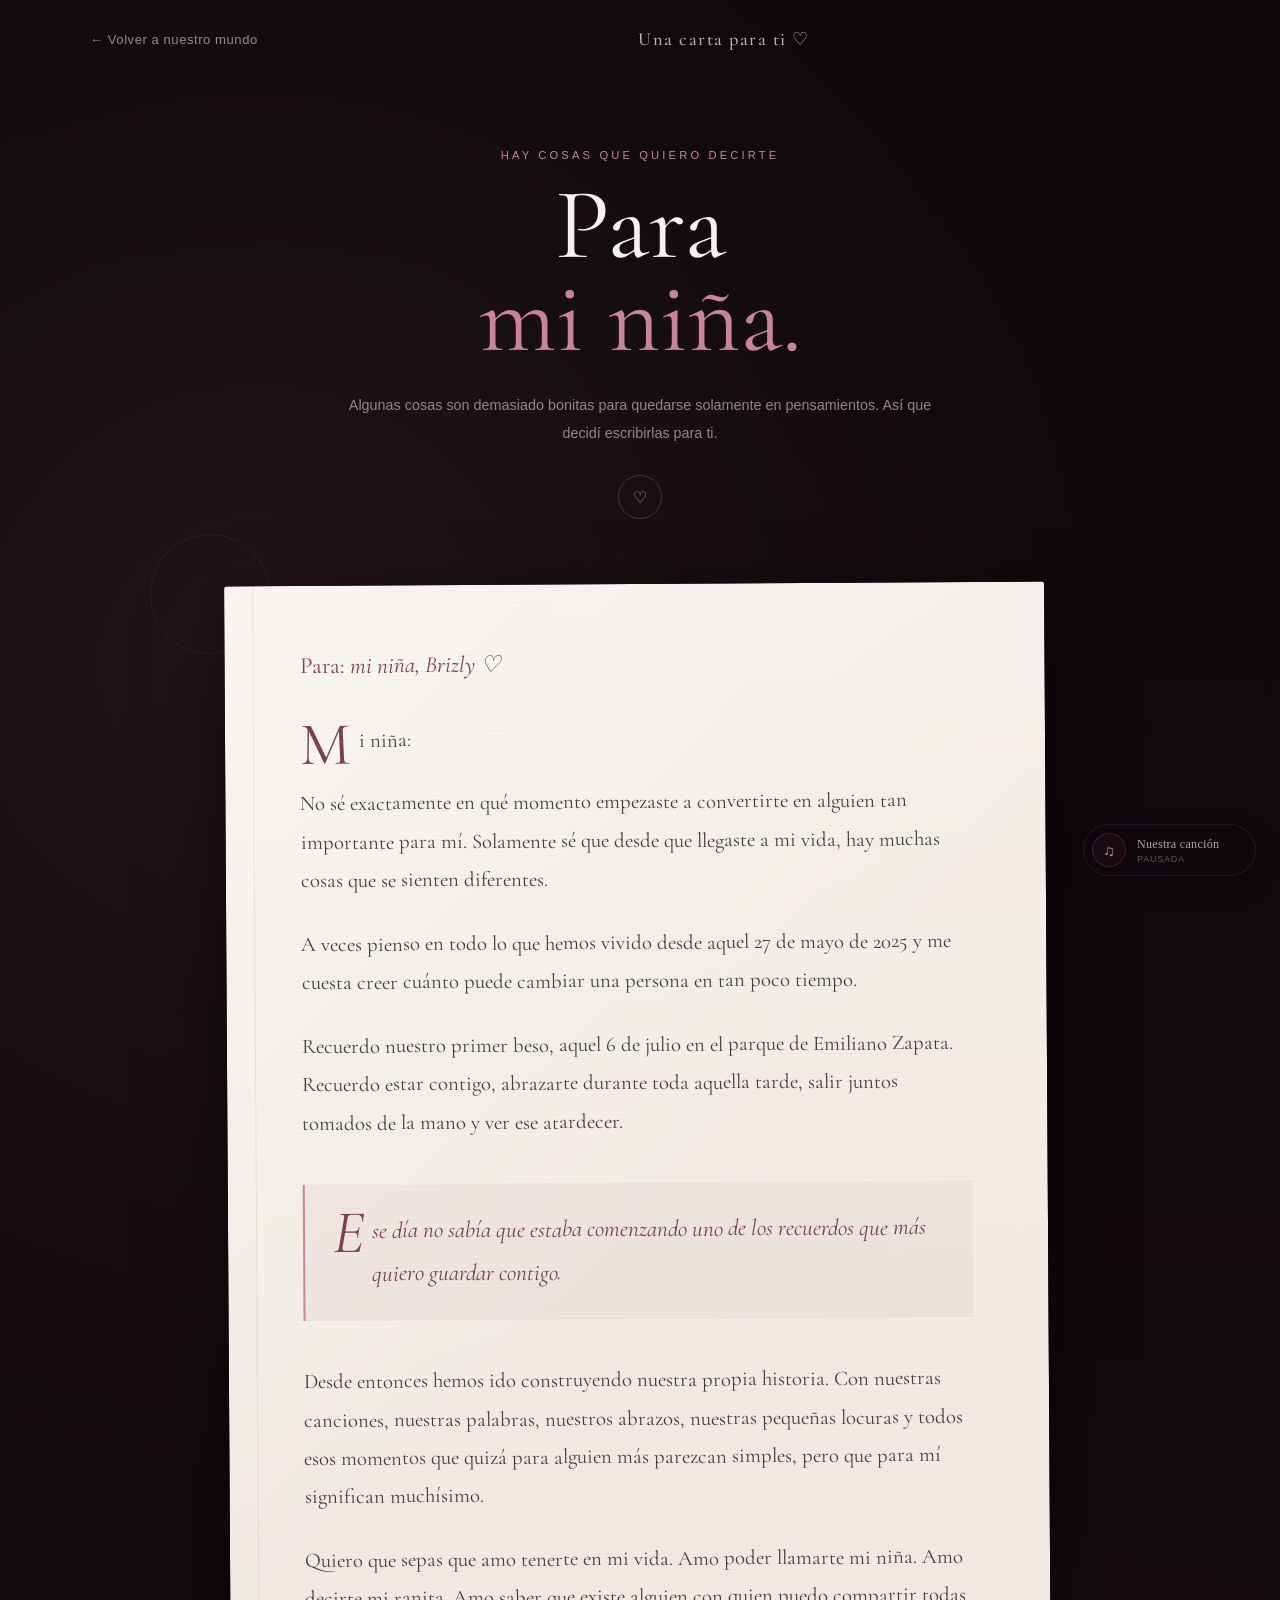
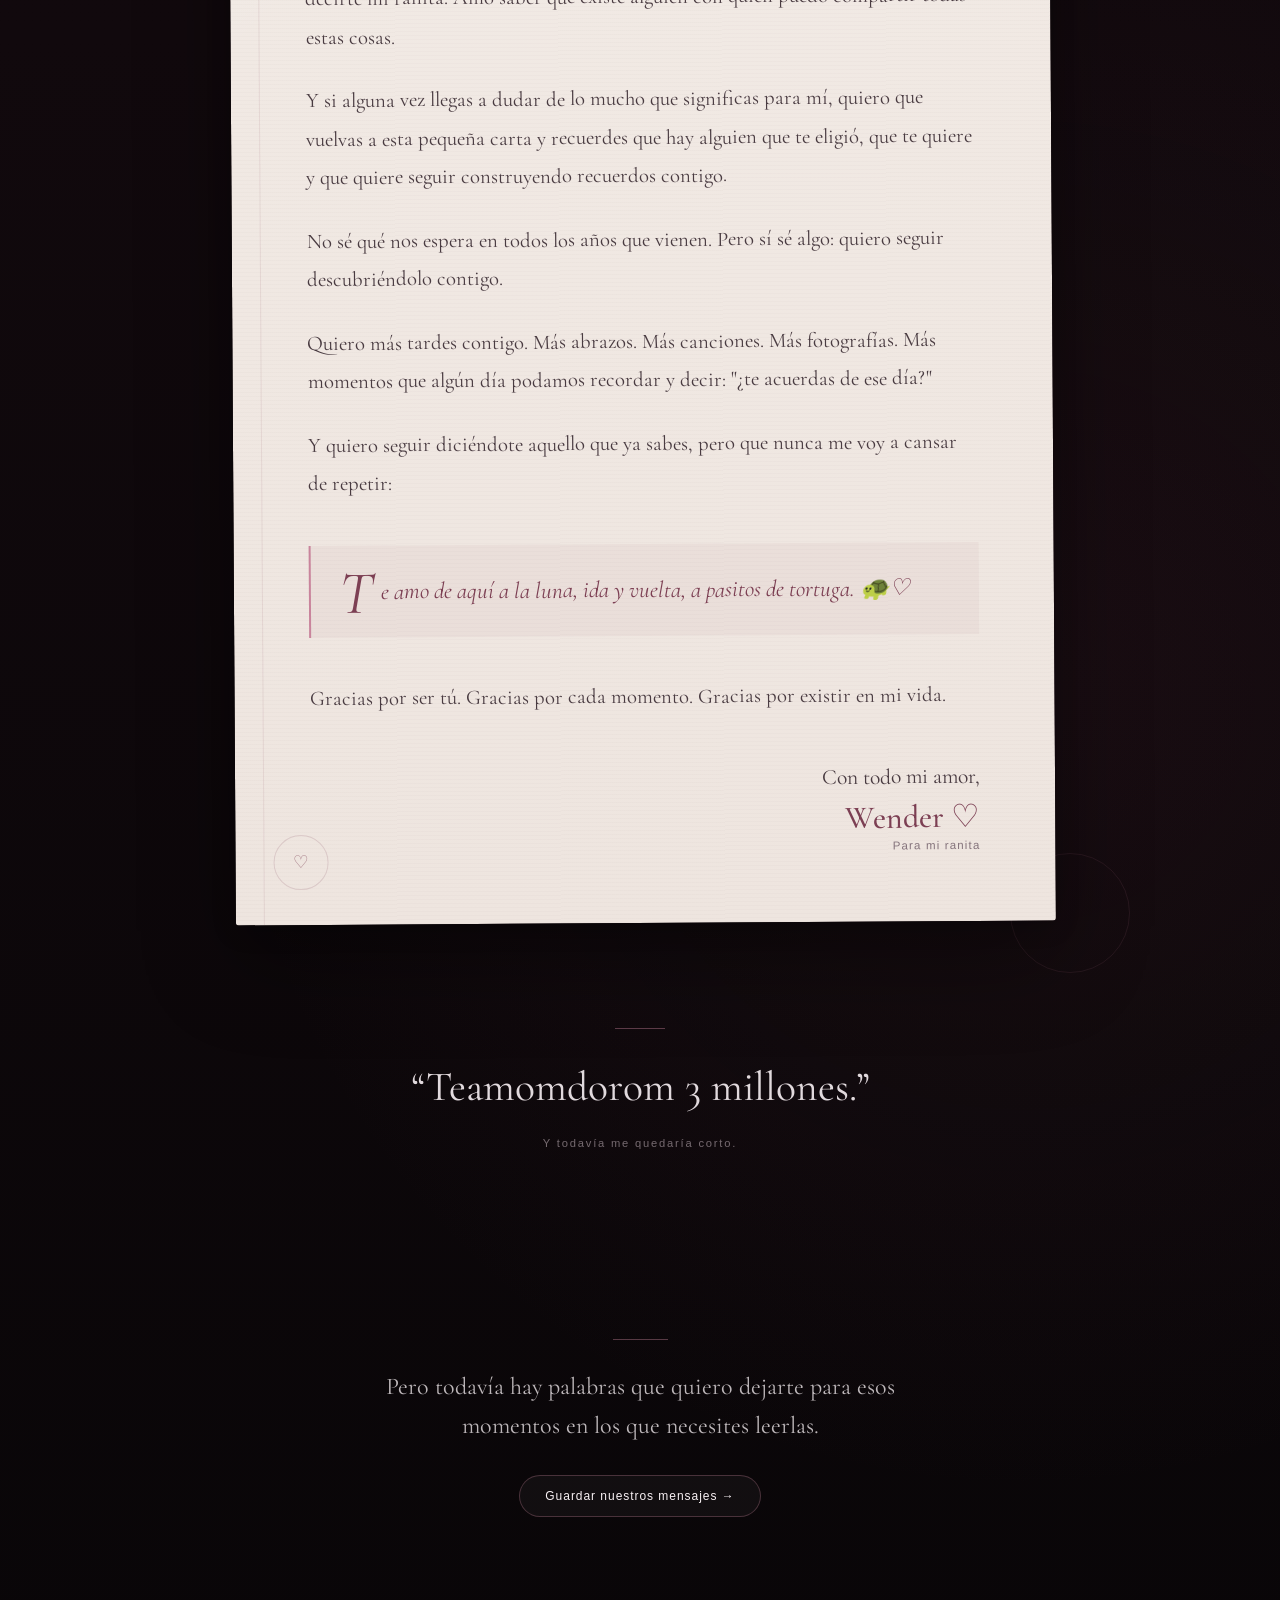
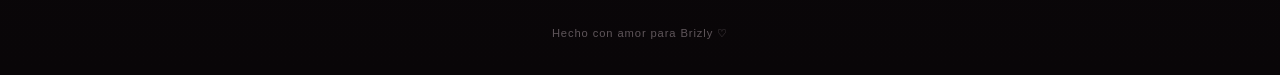
==== pages/carta.html @ 395d3259 "Add files via upload" ====
<!DOCTYPE html>

<html lang="es">

<head>

    <meta charset="UTF-8">

    <meta
        name="viewport"
        content="width=device-width, initial-scale=1.0"
    >

    <title>Una carta para ti | Brizly ♡</title>


    <!-- =====================================================
         FUENTES
         ===================================================== -->

    <link
        rel="preconnect"
        href="https://fonts.googleapis.com"
    >

    <link
        rel="preconnect"
        href="https://fonts.gstatic.com"
        crossorigin
    >

    <link
        href="https://fonts.googleapis.com/css2?family=Cormorant+Garamond:wght@300;400;500;600&family=Montserrat:wght@300;400;500&display=swap"
        rel="stylesheet"
    >


    <!-- =====================================================
         CSS
         ===================================================== -->

    <link
        rel="stylesheet"
        href="../css/style.css"
    >

    <link
        rel="stylesheet"
        href="../css/carta.css"
    >

</head>


<body>


    <main class="carta-page">


        <!-- =================================================
             HEADER
             ================================================= -->

        <header class="carta-header">

            <a
                href="../index.html#menu"
                class="carta-back"
            >
                ← Volver a nuestro mundo
            </a>

            <div class="carta-header-title">
                Una carta para ti ♡
            </div>

            <div></div>

        </header>



        <!-- =================================================
             HERO
             ================================================= -->

        <section class="carta-hero">

            <div class="carta-label">
                Hay cosas que quiero decirte
            </div>

            <h1>
                Para<br>
                <span>mi niña.</span>
            </h1>

            <p>
                Algunas cosas son demasiado bonitas
                para quedarse solamente en pensamientos.
                Así que decidí escribirlas para ti.
            </p>

            <div class="carta-symbol">
                ♡
            </div>

        </section>



        <!-- =================================================
             CARTA
             ================================================= -->

        <section class="carta-wrapper">

            <div class="carta-decoration one"></div>

            <div class="carta-decoration two"></div>


            <article class="carta-paper">


                <!-- DESTINATARIA -->

                <div class="carta-to">

                    Para:

                    <span>
                        mi niña, Brizly ♡
                    </span>

                </div>



                <!-- CUERPO -->

                <div class="carta-body">


                    <p>
                        Mi niña:
                    </p>


                    <p>
                        No sé exactamente en qué momento
                        empezaste a convertirte en alguien
                        tan importante para mí. Solamente sé
                        que desde que llegaste a mi vida,
                        hay muchas cosas que se sienten
                        diferentes.
                    </p>


                    <p>
                        A veces pienso en todo lo que hemos
                        vivido desde aquel 27 de mayo de 2025
                        y me cuesta creer cuánto puede cambiar
                        una persona en tan poco tiempo.
                    </p>


                    <p>
                        Recuerdo nuestro primer beso, aquel
                        6 de julio en el parque de Emiliano
                        Zapata. Recuerdo estar contigo,
                        abrazarte durante toda aquella tarde,
                        salir juntos tomados de la mano y
                        ver ese atardecer.
                    </p>



                    <div class="carta-highlight">

                        <p>
                            Ese día no sabía que estaba
                            comenzando uno de los recuerdos
                            que más quiero guardar contigo.
                        </p>

                    </div>



                    <p>
                        Desde entonces hemos ido construyendo
                        nuestra propia historia. Con nuestras
                        canciones, nuestras palabras, nuestros
                        abrazos, nuestras pequeñas locuras y
                        todos esos momentos que quizá para
                        alguien más parezcan simples, pero
                        que para mí significan muchísimo.
                    </p>


                    <p>
                        Quiero que sepas que amo tenerte en mi
                        vida. Amo poder llamarte mi niña.
                        Amo decirte mi ranita. Amo saber que
                        existe alguien con quien puedo compartir
                        todas estas cosas.
                    </p>


                    <p>
                        Y si alguna vez llegas a dudar de lo
                        mucho que significas para mí, quiero
                        que vuelvas a esta pequeña carta y
                        recuerdes que hay alguien que te eligió,
                        que te quiere y que quiere seguir
                        construyendo recuerdos contigo.
                    </p>


                    <p>
                        No sé qué nos espera en todos los años
                        que vienen. Pero sí sé algo:
                        quiero seguir descubriéndolo contigo.
                    </p>


                    <p>
                        Quiero más tardes contigo.
                        Más abrazos.
                        Más canciones.
                        Más fotografías.
                        Más momentos que algún día podamos
                        recordar y decir:
                        "¿te acuerdas de ese día?"
                    </p>


                    <p>
                        Y quiero seguir diciéndote aquello que
                        ya sabes, pero que nunca me voy a cansar
                        de repetir:
                    </p>



                    <div class="carta-highlight">

                        <p>
                            Te amo de aquí a la luna,
                            ida y vuelta,
                            a pasitos de tortuga. 🐢♡
                        </p>

                    </div>



                    <p>
                        Gracias por ser tú.
                        Gracias por cada momento.
                        Gracias por existir en mi vida.
                    </p>


                </div>



                <!-- FIRMA -->

                <div class="carta-signature">

                    <p>
                        Con todo mi amor,
                    </p>

                    <strong>
                        Wender ♡
                    </strong>

                    <span>
                        Para mi ranita
                    </span>

                </div>



                <!-- SELLO -->

                <div class="carta-seal">
                    ♡
                </div>


            </article>

        </section>



        <!-- =================================================
             DESPUÉS DE LA CARTA
             ================================================= -->

        <section class="carta-after">

            <div class="carta-after-line"></div>

            <p>
                “Teamomdorom 3 millones.”
            </p>

            <span>
                Y todavía me quedaría corto.
            </span>

        </section>



        <!-- =================================================
             SIGUIENTE APARTADO
             ================================================= -->

        <section class="carta-next">

            <div class="carta-next-line"></div>

            <p>
                Pero todavía hay palabras que quiero
                dejarte para esos momentos en los que
                necesites leerlas.
            </p>

            <a
                href="mensajes.html"
                class="carta-next-button"
            >
                Guardar nuestros mensajes →
            </a>

        </section>



        <!-- =================================================
             FOOTER
             ================================================= -->

        <footer class="carta-footer">

            Hecho con amor para Brizly ♡

        </footer>


    </main>



    <!-- =========================================================
         REPRODUCTOR DE NUESTRA CANCIÓN
         ========================================================= -->

    <div class="love-music-player">

        <button
            type="button"
            class="music-toggle"
            id="music-toggle"
            aria-label="Reproducir nuestra canción"
        >
            ♫
        </button>


        <div class="music-player-info">

            <span class="music-player-label">
                Nuestra canción
            </span>


            <span
                class="music-player-status"
                id="music-status"
            >
                Pausada
            </span>

        </div>

    </div>



    <!-- =========================================================
         SCRIPTS
         ========================================================= -->

    <script src="../js/script.js"></script>

    <script src="../audio/player.js"></script>


</body>

</html>
---- css/style.css ----
/* =========================================================
   RESET
   ========================================================= */

* {
    margin: 0;
    padding: 0;
    box-sizing: border-box;
}


html {
    scroll-behavior: smooth;
}


body {
    min-height: 100vh;

    color: #f7edf1;
    background: #0c080d;

    font-family:
        "Segoe UI",
        Arial,
        sans-serif;

    overflow-x: hidden;
}


a {
    color: inherit;
}


button {
    font-family: inherit;
}


/* =========================================================
   PANTALLA DE BIENVENIDA
   ========================================================= */

.welcome-screen {

    position: fixed;

    inset: 0;

    z-index: 100;

    display: flex;

    align-items: center;
    justify-content: center;

    min-height: 100vh;

    overflow: hidden;

    background:
        radial-gradient(
            circle at 50% 42%,
            rgba(125, 49, 78, 0.22),
            transparent 38%
        ),
        radial-gradient(
            circle at 20% 80%,
            rgba(92, 45, 77, 0.13),
            transparent 32%
        ),
        #0c080d;

    transition:
        opacity 0.7s ease,
        visibility 0.7s ease;
}


.welcome-hidden {

    opacity: 0;

    visibility: hidden;

    pointer-events: none;
}


/* =========================================================
   BRILLOS DE FONDO
   ========================================================= */

.welcome-glow {

    position: absolute;

    border-radius: 50%;

    filter: blur(70px);

    pointer-events: none;

    opacity: 0.25;
}


.welcome-glow-one {

    width: 240px;
    height: 240px;

    top: 12%;
    left: 8%;

    background: rgba(151, 63, 97, 0.20);
}


.welcome-glow-two {

    width: 280px;
    height: 280px;

    right: 5%;
    bottom: 8%;

    background: rgba(92, 48, 91, 0.18);
}


/* =========================================================
   ESTRELLAS
   ========================================================= */

.welcome-stars {

    position: absolute;

    inset: 0;

    pointer-events: none;
}


.welcome-stars span {

    position: absolute;

    color: rgba(255, 218, 230, 0.20);

    font-family: Georgia, serif;

    animation:
        welcomeStar 5s ease-in-out infinite;
}


.welcome-stars span:nth-child(1) {
    top: 18%;
    left: 18%;
    font-size: 0.8rem;
}


.welcome-stars span:nth-child(2) {
    top: 30%;
    left: 9%;
    font-size: 0.65rem;
    animation-delay: 0.7s;
}


.welcome-stars span:nth-child(3) {
    top: 15%;
    right: 17%;
    font-size: 1rem;
    animation-delay: 1.2s;
}


.welcome-stars span:nth-child(4) {
    top: 37%;
    right: 10%;
    font-size: 0.55rem;
    animation-delay: 1.8s;
}


.welcome-stars span:nth-child(5) {
    bottom: 24%;
    left: 13%;
    font-size: 0.8rem;
    animation-delay: 2.2s;
}


.welcome-stars span:nth-child(6) {
    bottom: 17%;
    left: 27%;
    font-size: 0.55rem;
    animation-delay: 2.8s;
}


.welcome-stars span:nth-child(7) {
    bottom: 21%;
    right: 18%;
    font-size: 0.9rem;
    animation-delay: 3.2s;
}


@keyframes welcomeStar {

    0%,
    100% {
        opacity: 0.18;
        transform: translateY(0);
    }

    50% {
        opacity: 0.55;
        transform: translateY(-5px);
    }

}


/* =========================================================
   CONTENIDO BIENVENIDA
   ========================================================= */

.welcome-content {

    position: relative;

    z-index: 3;

    width: min(620px, 88%);

    display: flex;

    flex-direction: column;

    align-items: center;

    justify-content: center;

    text-align: center;

    transform: translateY(-8px);
}


.welcome-small {

    margin-bottom: 9px;

    color: #c9829b;

    font-size: 0.64rem;

    text-transform: uppercase;

    letter-spacing: 0.27em;
}


.welcome-content h1 {

    margin: 0;

    color: #fff6f9;

    font-family:
        Georgia,
        "Times New Roman",
        serif;

    font-size:
        clamp(3.5rem, 8vw, 6rem);

    font-weight: 400;

    line-height: 0.9;

    letter-spacing: -0.045em;
}


.welcome-line {

    width: 38px;

    height: 1px;

    margin: 15px auto 13px;

    background:
        rgba(203, 123, 150, 0.75);
}


.welcome-ranita {

    color:
        rgba(255, 255, 255, 0.68);

    font-family:
        Georgia,
        serif;

    font-size: 0.9rem;

    line-height: 1;

    letter-spacing: 0.04em;
}


.welcome-description {

    max-width: 470px;

    margin: 17px auto 21px;

    color:
        rgba(255, 255, 255, 0.58);

    font-size: 0.9rem;

    line-height: 1.65;
}


/* =========================================================
   BOTÓN ENTRAR
   ========================================================= */

.enter-button {

    display: inline-flex;

    align-items: center;

    justify-content: center;

    min-height: 46px;

    padding: 0 25px;

    border:
        1px solid
        rgba(207, 130, 155, 0.45);

    border-radius: 30px;

    color: #f7e9ee;

    background:
        rgba(128, 62, 85, 0.16);

    text-decoration: none;

    font-size: 0.76rem;

    letter-spacing: 0.03em;

    cursor: pointer;

    transition:
        background 0.3s ease,
        border-color 0.3s ease,
        transform 0.3s ease,
        box-shadow 0.3s ease;
}


.enter-button:hover {

    background:
        rgba(145, 70, 96, 0.28);

    border-color:
        rgba(218, 142, 166, 0.70);

    transform:
        translateY(-2px);

    box-shadow:
        0 10px 30px
        rgba(119, 43, 72, 0.16);
}


/* =========================================================
   CORAZÓN DEBAJO DEL BOTÓN
   ========================================================= */

.welcome-heart {

    margin-top: 17px;

    color: #c87894;

    font-size: 1.15rem;

    animation:
        welcomeHeartPulse
        3s ease-in-out infinite;
}


@keyframes welcomeHeartPulse {

    0%,
    100% {
        opacity: 0.55;
        transform: scale(1);
    }

    50% {
        opacity: 1;
        transform: scale(1.08);
    }

}


/* =========================================================
   FLECHAS HACIA EL BOTÓN SECRETO
   ========================================================= */

.hidden-button-guide {

    position: relative;

    width: 55px;

    height: 52px;

    margin-top: 4px;

    display: flex;

    flex-direction: column;

    align-items: center;

    justify-content: flex-start;

    pointer-events: none;
}


.guide-arrow {

    display: block;

    height: 13px;

    color:
        rgba(200, 120, 148, 0.28);

    font-family:
        Arial,
        sans-serif;

    font-size: 1.15rem;

    font-weight: 300;

    line-height: 13px;

    transform:
        scaleX(1.35);

    animation:
        guideArrow
        2.4s
        ease-in-out
        infinite;
}


.guide-arrow:nth-child(1) {

    animation-delay: 0s;

    opacity: 0.22;
}


.guide-arrow:nth-child(2) {

    animation-delay: 0.18s;

    opacity: 0.30;
}


.guide-arrow:nth-child(3) {

    animation-delay: 0.36s;

    opacity: 0.38;
}


@keyframes guideArrow {

    0%,
    100% {
        transform:
            translateY(-2px)
            scaleX(1.35);
    }

    50% {
        transform:
            translateY(4px)
            scaleX(1.35);
    }

}


/* =========================================================
   BOTÓN SECRETO
   ========================================================= */

.secret-button {

    position: relative;

    display: flex;

    align-items: center;

    justify-content: center;

    width: 34px;

    height: 34px;

    margin-top: -2px;

    border:
        1px solid
        rgba(200, 120, 148, 0.10);

    border-radius: 50%;

    color:
        rgba(255, 220, 230, 0.16);

    background:
        rgba(128, 62, 85, 0.035);

    font-size: 0.85rem;

    line-height: 1;

    text-decoration: none;

    cursor: pointer;

    opacity: 0.16;

    transition:
        opacity 0.4s ease,
        border-color 0.4s ease,
        background 0.4s ease,
        transform 0.4s ease,
        box-shadow 0.4s ease;
}


.secret-button:hover {

    opacity: 0.85;

    border-color:
        rgba(200, 120, 148, 0.48);

    background:
        rgba(128, 62, 85, 0.16);

    color:
        rgba(255, 225, 235, 0.90);

    transform:
        scale(1.10);

    box-shadow:
        0 0 12px
        rgba(190, 91, 125, 0.16),

        0 0 28px
        rgba(190, 91, 125, 0.08);
}


.secret-button::after {

    content: "";

    position: absolute;

    inset: -5px;

    border-radius: 50%;

    border:
        1px solid
        rgba(200, 120, 148, 0.06);

    opacity: 0;

    transform:
        scale(0.8);

    transition:
        opacity 0.4s ease,
        transform 0.4s ease;
}


.secret-button:hover::after {

    opacity: 1;

    transform:
        scale(1);

    animation:
        secretGlow
        2s
        ease-in-out
        infinite;
}


@keyframes secretGlow {

    0%,
    100% {
        opacity: 0.25;
    }

    50% {
        opacity: 0.65;
    }

}


/* =========================================================
   HOME
   ========================================================= */

.home-screen {

    min-height: 100vh;

    background:
        radial-gradient(
            circle at 50% 0%,
            rgba(121, 50, 77, 0.12),
            transparent 32%
        ),
        #0c080d;

    opacity: 0;

    visibility: hidden;

    transition:
        opacity 0.8s ease,
        visibility 0.8s ease;
}


.home-visible {

    opacity: 1;

    visibility: visible;
}


/* =========================================================
   HEADER
   ========================================================= */

.site-header {

    position: relative;

    z-index: 20;

    width: min(1120px, 90%);

    margin: auto;

    padding: 27px 0;

    display: flex;

    align-items: center;

    justify-content: space-between;

    border-bottom:
        1px solid
        rgba(255, 255, 255, 0.055);
}


.site-logo {

    color: #f5dce5;

    font-family:
        Georgia,
        serif;

    font-size: 1.25rem;

    text-decoration: none;
}


.site-logo span {

    color: #bd6e8b;
}


.site-nav {

    display: flex;

    align-items: center;

    gap: 24px;
}


.site-nav a {

    color:
        rgba(255, 255, 255, 0.52);

    font-size: 0.72rem;

    text-decoration: none;

    transition:
        color 0.25s ease;
}


.site-nav a:hover {

    color: #e7a5ba;
}


/* =========================================================
   HOME HERO
   ========================================================= */

.home-hero {

    position: relative;

    width: min(900px, 90%);

    margin: auto;

    padding:
        125px
        0
        105px;

    text-align: center;
}


.home-hero-glow {

    position: absolute;

    width: 360px;
    height: 360px;

    top: 25px;
    left: 50%;

    transform:
        translateX(-50%);

    border-radius: 50%;

    background:
        rgba(124, 51, 80, 0.08);

    filter:
        blur(80px);

    pointer-events: none;
}


.eyebrow {

    color: #b66f88;

    font-size: 0.65rem;

    text-transform: uppercase;

    letter-spacing: 0.25em;
}


.home-hero h2 {

    position: relative;

    margin-top: 18px;

    color: #fff5f8;

    font-family:
        Georgia,
        serif;

    font-size:
        clamp(3.2rem, 7vw, 6rem);

    font-weight: 400;

    line-height: 0.98;

    letter-spacing: -0.04em;
}


.hero-line {

    width: 44px;

    height: 1px;

    margin: 27px auto;

    background:
        rgba(203, 123, 150, 0.60);
}


.home-intro {

    width: min(620px, 100%);

    margin: auto;

    color:
        rgba(255, 255, 255, 0.55);

    font-size: 0.95rem;

    line-height: 1.8;
}


/* =========================================================
   CONTADOR
   ========================================================= */

.love-counter {

    width: min(720px, 90%);

    margin:
        0 auto
        80px;

    padding:
        34px 25px;

    text-align: center;

    border-top:
        1px solid
        rgba(203, 123, 150, 0.14);

    border-bottom:
        1px solid
        rgba(203, 123, 150, 0.14);
}


.love-counter-label {

    margin-bottom: 18px;

    color:
        rgba(255, 255, 255, 0.48);

    font-family:
        Georgia,
        serif;

    font-size: 0.9rem;
}


.love-counter-values {

    display: flex;

    align-items: center;

    justify-content: center;

    gap: 20px;
}


.counter-unit {

    display: flex;

    flex-direction: column;

    gap: 4px;
}


.counter-unit strong {

    color: #f5dce5;

    font-family:
        Georgia,
        serif;

    font-size: 1.9rem;

    font-weight: 400;
}


.counter-unit span {

    color:
        rgba(255, 255, 255, 0.38);

    font-size: 0.62rem;

    text-transform: uppercase;

    letter-spacing: 0.14em;
}


.counter-separator {

    color:
        rgba(198, 112, 143, 0.50);

    font-size: 1.2rem;
}


.love-counter-date {

    margin-top: 20px;

    color:
        rgba(255, 255, 255, 0.30);

    font-size: 0.64rem;

    letter-spacing: 0.18em;
}


.love-counter-running {

    margin-top: 8px;

    color:
        rgba(199, 119, 147, 0.62);

    font-family:
        Georgia,
        serif;

    font-size: 0.75rem;
}


/* =========================================================
   MENÚ
   ========================================================= */

.home-menu {

    width: min(1120px, 90%);

    margin:
        0 auto
        130px;
}


.section-heading {

    margin-bottom: 48px;

    text-align: center;
}


.section-heading h3 {

    margin-top: 14px;

    color: #f7edf1;

    font-family:
        Georgia,
        serif;

    font-size:
        clamp(1.8rem, 4vw, 3rem);

    font-weight: 400;
}


.menu-grid {

    display: grid;

    grid-template-columns:
        repeat(2, 1fr);

    gap: 16px;
}


.menu-card {

    position: relative;

    min-height: 190px;

    padding: 30px;

    display: flex;

    flex-direction: column;

    justify-content: space-between;

    overflow: hidden;

    border:
        1px solid
        rgba(255, 255, 255, 0.065);

    border-radius: 3px;

    background:
        rgba(255, 255, 255, 0.018);

    text-decoration: none;

    transition:
        transform 0.35s ease,
        border-color 0.35s ease,
        background 0.35s ease;
}


.menu-card:hover {

    transform:
        translateY(-4px);

    border-color:
        rgba(202, 118, 148, 0.26);

    background:
        rgba(255, 255, 255, 0.035);
}


.menu-number {

    color:
        rgba(196, 116, 143, 0.55);

    font-size: 0.62rem;

    letter-spacing: 0.18em;
}


.menu-card-content {

    max-width: 80%;
}


.menu-card h4 {

    margin-bottom: 8px;

    color: #f7e8ed;

    font-family:
        Georgia,
        serif;

    font-size: 1.65rem;

    font-weight: 400;
}


.menu-card p {

    color:
        rgba(255, 255, 255, 0.42);

    font-size: 0.78rem;

    line-height: 1.6;
}


.menu-arrow {

    position: absolute;

    right: 28px;
    bottom: 26px;

    color:
        rgba(201, 120, 148, 0.60);

    font-size: 1.1rem;

    transition:
        transform 0.3s ease;
}


.menu-card:hover .menu-arrow {

    transform:
        translateX(5px);
}


/* =========================================================
   FINAL HOME
   ========================================================= */

.home-ending {

    width: min(720px, 90%);

    margin:
        0 auto
        120px;

    text-align: center;
}


.ending-decoration {

    margin-bottom: 25px;

    color:
        rgba(196, 112, 142, 0.65);

    font-size: 1.2rem;
}


.home-ending h3 {

    margin-top: 16px;

    color: #fff4f7;

    font-family:
        Georgia,
        serif;

    font-size:
        clamp(2.4rem, 5vw, 4.3rem);

    font-weight: 400;

    line-height: 1;
}


.ending-line {

    width: 38px;

    height: 1px;

    margin: 25px auto;

    background:
        rgba(203, 123, 150, 0.55);
}


.home-ending p:not(.eyebrow) {

    max-width: 500px;

    margin: auto;

    color:
        rgba(255, 255, 255, 0.48);

    font-size: 0.85rem;

    line-height: 1.8;
}


.home-ending strong {

    display: block;

    margin-top: 24px;

    color:
        rgba(224, 153, 174, 0.72);

    font-family:
        Georgia,
        serif;

    font-size: 1rem;

    font-weight: 400;
}


/* =========================================================
   FOOTER
   ========================================================= */

.site-footer {

    width: min(1120px, 90%);

    margin: auto;

    padding:
        30px 0
        40px;

    display: flex;

    justify-content: space-between;

    border-top:
        1px solid
        rgba(255, 255, 255, 0.05);

    color:
        rgba(255, 255, 255, 0.27);

    font-size: 0.65rem;
}


.site-footer span {

    letter-spacing: 0.12em;
}


/* =========================================================
   TRANSICIONES
   ========================================================= */

body.page-exit {

    opacity: 0;

    transition:
        opacity 0.5s ease;
}


/* =========================================================
   TABLET
   ========================================================= */

@media (max-width: 900px) {

    .site-nav {
        gap: 14px;
    }

    .site-nav a {
        font-size: 0.67rem;
    }

    .menu-grid {
        grid-template-columns: 1fr;
    }

}


/* =========================================================
   MÓVIL
   ========================================================= */

@media (max-width: 600px) {

    .welcome-content {

        width: 90%;

        transform:
            translateY(-5px);
    }


    .welcome-small {

        margin-bottom: 8px;

        font-size: 0.55rem;

        letter-spacing: 0.20em;
    }


    .welcome-content h1 {

        font-size:
            clamp(3rem, 15vw, 4.2rem);

        line-height: 0.92;
    }


    .welcome-line {

        width: 32px;

        margin:
            13px auto
            11px;
    }


    .welcome-ranita {

        font-size: 0.82rem;
    }


    .welcome-description {

        max-width: 330px;

        margin:
            14px auto
            19px;

        font-size: 0.82rem;

        line-height: 1.65;
    }


    .enter-button {

        min-height: 44px;

        padding:
            0 21px;

        font-size: 0.72rem;
    }


    .welcome-heart {

        margin-top: 14px;

        font-size: 1.05rem;
    }


    .hidden-button-guide {

        width: 48px;

        height: 46px;

        margin-top: 2px;
    }


    .guide-arrow {

        font-size: 1rem;

        height: 12px;

        line-height: 12px;
    }


    .secret-button {

        width: 31px;

        height: 31px;

        font-size: 0.78rem;
    }


    .site-header {

        width: 88%;

        padding:
            20px 0;

        flex-direction: column;

        gap: 18px;
    }


    .site-nav {

        width: 100%;

        justify-content: center;

        flex-wrap: wrap;

        gap:
            10px 16px;
    }


    .home-hero {

        padding:
            90px
            0
            80px;
    }


    .love-counter-values {

        gap: 12px;
    }


    .counter-unit strong {

        font-size: 1.55rem;
    }


    .home-menu {

        margin-bottom: 90px;
    }


    .menu-card {

        min-height: 175px;

        padding: 25px;
    }


    .home-ending {

        margin-bottom: 90px;
    }


    .site-footer {

        flex-direction: column;

        align-items: center;

        gap: 8px;

        text-align: center;
    }

}


/* =========================================================
   REDUCIR MOVIMIENTO
   ========================================================= */

@media (prefers-reduced-motion: reduce) {

    *,
    *::before,
    *::after {

        scroll-behavior: auto !important;

        animation-duration: 0.01ms !important;

        animation-iteration-count: 1 !important;

        transition-duration: 0.01ms !important;
    }

}
/* =========================================
   REPRODUCTOR DE NUESTRA CANCIÓN
   ========================================= */

.love-music-player {
    position: fixed;
    right: 24px;
    bottom: 24px;
    z-index: 80;

    display: flex;
    align-items: center;
    gap: 11px;

    padding: 8px 13px 8px 8px;

    border: 1px solid rgba(200, 120, 148, 0.16);
    border-radius: 40px;

    background: rgba(15, 9, 14, 0.76);

    backdrop-filter: blur(14px);
    -webkit-backdrop-filter: blur(14px);

    box-shadow:
        0 10px 30px rgba(0, 0, 0, 0.25);

    opacity: 0.82;

    transition:
        opacity 0.3s ease,
        border-color 0.3s ease,
        transform 0.3s ease;
}

.love-music-player:hover {
    opacity: 1;
    border-color: rgba(200, 120, 148, 0.35);
    transform: translateY(-2px);
}

.music-toggle {
    width: 34px;
    height: 34px;

    display: flex;
    align-items: center;
    justify-content: center;

    border: 1px solid rgba(200, 120, 148, 0.25);
    border-radius: 50%;

    color: rgba(255, 225, 235, 0.82);
    background: rgba(128, 62, 85, 0.12);

    font-size: 0.95rem;

    cursor: pointer;

    transition:
        background 0.3s ease,
        border-color 0.3s ease,
        color 0.3s ease,
        transform 0.3s ease;
}

.music-toggle:hover {
    background: rgba(128, 62, 85, 0.28);
    border-color: rgba(200, 120, 148, 0.45);
    color: #fff;
    transform: scale(1.06);
}

.music-player-info {
    display: flex;
    flex-direction: column;
    gap: 2px;

    min-width: 105px;
}

.music-player-label {
    color: rgba(255, 240, 245, 0.82);

    font-family: Georgia, "Times New Roman", serif;

    font-size: 0.76rem;
    letter-spacing: 0.02em;
}

.music-player-status {
    color: rgba(255, 255, 255, 0.38);

    font-size: 0.57rem;
    letter-spacing: 0.08em;
    text-transform: uppercase;
}


/* =========================================
   MÓVIL
   ========================================= */

@media (max-width: 600px) {

    .love-music-player {
        right: 14px;
        bottom: 14px;

        padding: 7px 10px 7px 7px;

        gap: 9px;
    }

    .music-toggle {
        width: 31px;
        height: 31px;

        font-size: 0.85rem;
    }

    .music-player-info {
        min-width: 88px;
    }

    .music-player-label {
        font-size: 0.69rem;
    }

    .music-player-status {
        font-size: 0.52rem;
    }

}
---- css/carta.css ----
/* =========================================================
   CARTA.CSS
   Sección: Carta para Brizly
   ========================================================= */

.carta-page {
    --letter-bg: #0d080b;
    --letter-paper: #f4eee9;
    --letter-paper-soft: #eee5df;

    --letter-rose: #c9849c;
    --letter-wine: #7c3f53;

    --letter-dark: #34272d;
    --letter-text: #493b41;
    --letter-muted: #85747c;

    min-height: 100vh;

    background:
        radial-gradient(
            circle at 20% 20%,
            rgba(201, 132, 156, 0.10),
            transparent 30%
        ),
        radial-gradient(
            circle at 80% 70%,
            rgba(124, 63, 83, 0.10),
            transparent 32%
        ),
        linear-gradient(
            180deg,
            #0d080b 0%,
            #11090d 50%,
            #090608 100%
        );

    color: #f7f1f3;

    overflow-x: hidden;
}


/* =========================================================
   HEADER
   ========================================================= */

.carta-header {
    width: min(1100px, 90%);

    margin: 0 auto;

    padding: 28px 0 10px;

    display: flex;
    align-items: center;
    justify-content: space-between;

    gap: 20px;
}

.carta-back {
    color: rgba(190, 177, 183, 0.75);

    text-decoration: none;

    font-size: 0.82rem;

    letter-spacing: 0.04em;

    transition:
        color 0.3s ease,
        transform 0.3s ease;
}

.carta-back:hover {
    color: var(--letter-rose);

    transform: translateX(-4px);
}

.carta-header-title {
    font-family: "Cormorant Garamond", serif;

    font-size: 1.15rem;

    font-weight: 500;

    letter-spacing: 0.08em;

    color: rgba(248, 241, 244, 0.75);
}


/* =========================================================
   HERO
   ========================================================= */

.carta-hero {
    width: min(850px, 88%);

    margin: 0 auto;

    padding: 85px 20px 65px;

    text-align: center;
}

.carta-label {
    display: inline-block;

    margin-bottom: 18px;

    font-size: 0.7rem;

    text-transform: uppercase;

    letter-spacing: 0.28em;

    color: var(--letter-rose);
}

.carta-hero h1 {
    margin: 0;

    font-family: "Cormorant Garamond", serif;

    font-size: clamp(3.7rem, 8vw, 6.3rem);

    line-height: 0.92;

    font-weight: 400;

    color: #f8f1f4;
}

.carta-hero h1 span {
    color: var(--letter-rose);
}

.carta-hero p {
    max-width: 600px;

    margin: 28px auto 0;

    font-size: 0.9rem;

    line-height: 1.9;

    color: rgba(177, 163, 170, 0.8);
}


/* =========================================================
   DETALLE DECORATIVO
   ========================================================= */

.carta-symbol {
    width: 44px;
    height: 44px;

    margin: 28px auto 0;

    display: flex;
    align-items: center;
    justify-content: center;

    border: 1px solid rgba(201, 132, 156, 0.28);

    border-radius: 50%;

    color: var(--letter-rose);

    font-size: 1rem;

    animation: cartaFloat 4s ease-in-out infinite;
}

@keyframes cartaFloat {

    0%,
    100% {
        transform: translateY(0);
    }

    50% {
        transform: translateY(-6px);
    }

}


/* =========================================================
   CONTENEDOR DE LA CARTA
   ========================================================= */

.carta-wrapper {
    width: min(820px, 90%);

    margin: 0 auto;

    position: relative;
}


/* =========================================================
   DECORACIÓN ALREDEDOR
   ========================================================= */

.carta-decoration {
    position: absolute;

    width: 120px;
    height: 120px;

    border: 1px solid rgba(201, 132, 156, 0.10);

    border-radius: 50%;

    pointer-events: none;
}

.carta-decoration.one {
    top: -50px;
    left: -80px;
}

.carta-decoration.two {
    bottom: -50px;
    right: -80px;
}


/* =========================================================
   HOJA
   ========================================================= */

.carta-paper {
    position: relative;

    padding: 65px 75px 70px;

    border-radius: 3px;

    background:
        linear-gradient(
            135deg,
            rgba(255, 255, 255, 0.45),
            transparent 40%
        ),
        linear-gradient(
            180deg,
            var(--letter-paper),
            var(--letter-paper-soft)
        );

    color: var(--letter-text);

    box-shadow:
        0 35px 90px rgba(0, 0, 0, 0.38),
        0 5px 25px rgba(0, 0, 0, 0.18);

    transform: rotate(-0.35deg);

    overflow: hidden;
}


/* textura muy sutil */

.carta-paper::before {
    content: "";

    position: absolute;

    inset: 0;

    background:
        repeating-linear-gradient(
            0deg,
            rgba(80, 50, 60, 0.018) 0,
            rgba(80, 50, 60, 0.018) 1px,
            transparent 1px,
            transparent 4px
        );

    pointer-events: none;
}


/* línea lateral decorativa */

.carta-paper::after {
    content: "";

    position: absolute;

    top: 0;
    left: 28px;

    width: 1px;
    height: 100%;

    background: rgba(124, 63, 83, 0.10);

    pointer-events: none;
}


/* =========================================================
   ENCABEZADO DE LA CARTA
   ========================================================= */

.carta-to {
    position: relative;

    margin-bottom: 42px;

    font-family: "Cormorant Garamond", serif;

    font-size: 1.45rem;

    color: var(--letter-wine);
}

.carta-to span {
    font-style: italic;
}


/* =========================================================
   CUERPO
   ========================================================= */

.carta-body {
    position: relative;
}

.carta-body p {
    margin: 0 0 25px;

    font-family: "Cormorant Garamond", serif;

    font-size: 1.3rem;

    line-height: 1.85;

    color: var(--letter-text);
}

.carta-body p:first-child::first-letter {
    font-size: 3.8rem;

    float: left;

    line-height: 0.75;

    padding-right: 8px;

    color: var(--letter-wine);
}


/* =========================================================
   FRASE DESTACADA
   ========================================================= */

.carta-highlight {
    margin: 42px 0;

    padding: 25px 28px;

    border-left: 2px solid var(--letter-rose);

    background: rgba(124, 63, 83, 0.045);
}

.carta-highlight p {
    margin: 0;

    font-size: 1.45rem;

    font-style: italic;

    color: var(--letter-wine);
}


/* =========================================================
   FIRMA
   ========================================================= */

.carta-signature {
    margin-top: 48px;

    text-align: right;
}

.carta-signature p {
    margin: 0;

    font-family: "Cormorant Garamond", serif;

    font-size: 1.35rem;

    color: var(--letter-text);
}

.carta-signature strong {
    display: block;

    margin-top: 8px;

    font-family: "Cormorant Garamond", serif;

    font-size: 2rem;

    font-weight: 500;

    color: var(--letter-wine);
}

.carta-signature span {
    display: block;

    margin-top: 3px;

    font-size: 0.72rem;

    letter-spacing: 0.1em;

    color: var(--letter-muted);
}


/* =========================================================
   SELLO
   ========================================================= */

.carta-seal {
    position: absolute;

    bottom: 35px;
    left: 38px;

    width: 55px;
    height: 55px;

    display: flex;
    align-items: center;
    justify-content: center;

    border: 1px solid rgba(124, 63, 83, 0.25);

    border-radius: 50%;

    color: var(--letter-wine);

    font-size: 1.1rem;

    opacity: 0.65;
}


/* =========================================================
   FRASE DESPUÉS DE LA CARTA
   ========================================================= */

.carta-after {
    width: min(700px, 88%);

    margin: 105px auto 0;

    text-align: center;
}

.carta-after-line {
    width: 50px;
    height: 1px;

    margin: 0 auto 28px;

    background: rgba(201, 132, 156, 0.42);
}

.carta-after p {
    margin: 0;

    font-family: "Cormorant Garamond", serif;

    font-size: clamp(1.7rem, 4vw, 2.6rem);

    line-height: 1.45;

    color: rgba(248, 241, 244, 0.9);
}

.carta-after span {
    display: block;

    margin-top: 20px;

    font-size: 0.7rem;

    letter-spacing: 0.16em;

    color: rgba(152, 139, 145, 0.75);
}


/* =========================================================
   SIGUIENTE APARTADO
   ========================================================= */

.carta-next {
    width: min(760px, 88%);

    margin: 100px auto 0;

    padding: 90px 20px 110px;

    text-align: center;
}

.carta-next-line {
    width: 55px;
    height: 1px;

    margin: 0 auto 28px;

    background: rgba(201, 132, 156, 0.4);
}

.carta-next p {
    max-width: 600px;

    margin: 0 auto 30px;

    font-family: "Cormorant Garamond", serif;

    font-size: 1.5rem;

    line-height: 1.6;

    color: rgba(248, 241, 244, 0.75);
}

.carta-next-button {
    display: inline-flex;

    align-items: center;
    justify-content: center;

    padding: 13px 25px;

    border: 1px solid rgba(201, 132, 156, 0.3);

    border-radius: 30px;

    background: rgba(255, 255, 255, 0.035);

    color: #f8f1f4;

    text-decoration: none;

    font-size: 0.75rem;

    letter-spacing: 0.08em;

    transition:
        transform 0.3s ease,
        background 0.3s ease,
        border-color 0.3s ease;
}

.carta-next-button:hover {
    transform: translateY(-3px);

    background: rgba(201, 132, 156, 0.08);

    border-color: rgba(201, 132, 156, 0.55);
}


/* =========================================================
   FOOTER
   ========================================================= */

.carta-footer {
    padding: 0 20px 35px;

    text-align: center;

    font-size: 0.7rem;

    letter-spacing: 0.08em;

    color: rgba(152, 139, 145, 0.6);
}


/* =========================================================
   RESPONSIVE
   ========================================================= */

@media (max-width: 700px) {

    .carta-paper {
        padding: 50px 35px 60px;
    }

    .carta-paper::after {
        left: 18px;
    }

    .carta-seal {
        left: 25px;
        bottom: 25px;
    }

    .carta-body p {
        font-size: 1.18rem;
    }

}


@media (max-width: 600px) {

    .carta-header {
        padding-top: 20px;
    }

    .carta-header-title {
        font-size: 0.95rem;
    }

    .carta-hero {
        padding: 65px 10px 50px;
    }

    .carta-hero h1 {
        font-size: 3.5rem;
    }

    .carta-hero p {
        font-size: 0.84rem;
    }

    .carta-paper {
        padding: 45px 28px 70px;
    }

    .carta-body p {
        font-size: 1.12rem;
        line-height: 1.75;
    }

    .carta-highlight {
        margin: 35px 0;

        padding: 20px 20px;
    }

    .carta-highlight p {
        font-size: 1.25rem;
    }

    .carta-signature {
        margin-top: 40px;
    }

    .carta-signature strong {
        font-size: 1.8rem;
    }

    .carta-after {
        margin-top: 80px;
    }

    .carta-next {
        margin-top: 70px;

        padding: 70px 10px 90px;
    }

    .carta-next p {
        font-size: 1.3rem;
    }

}
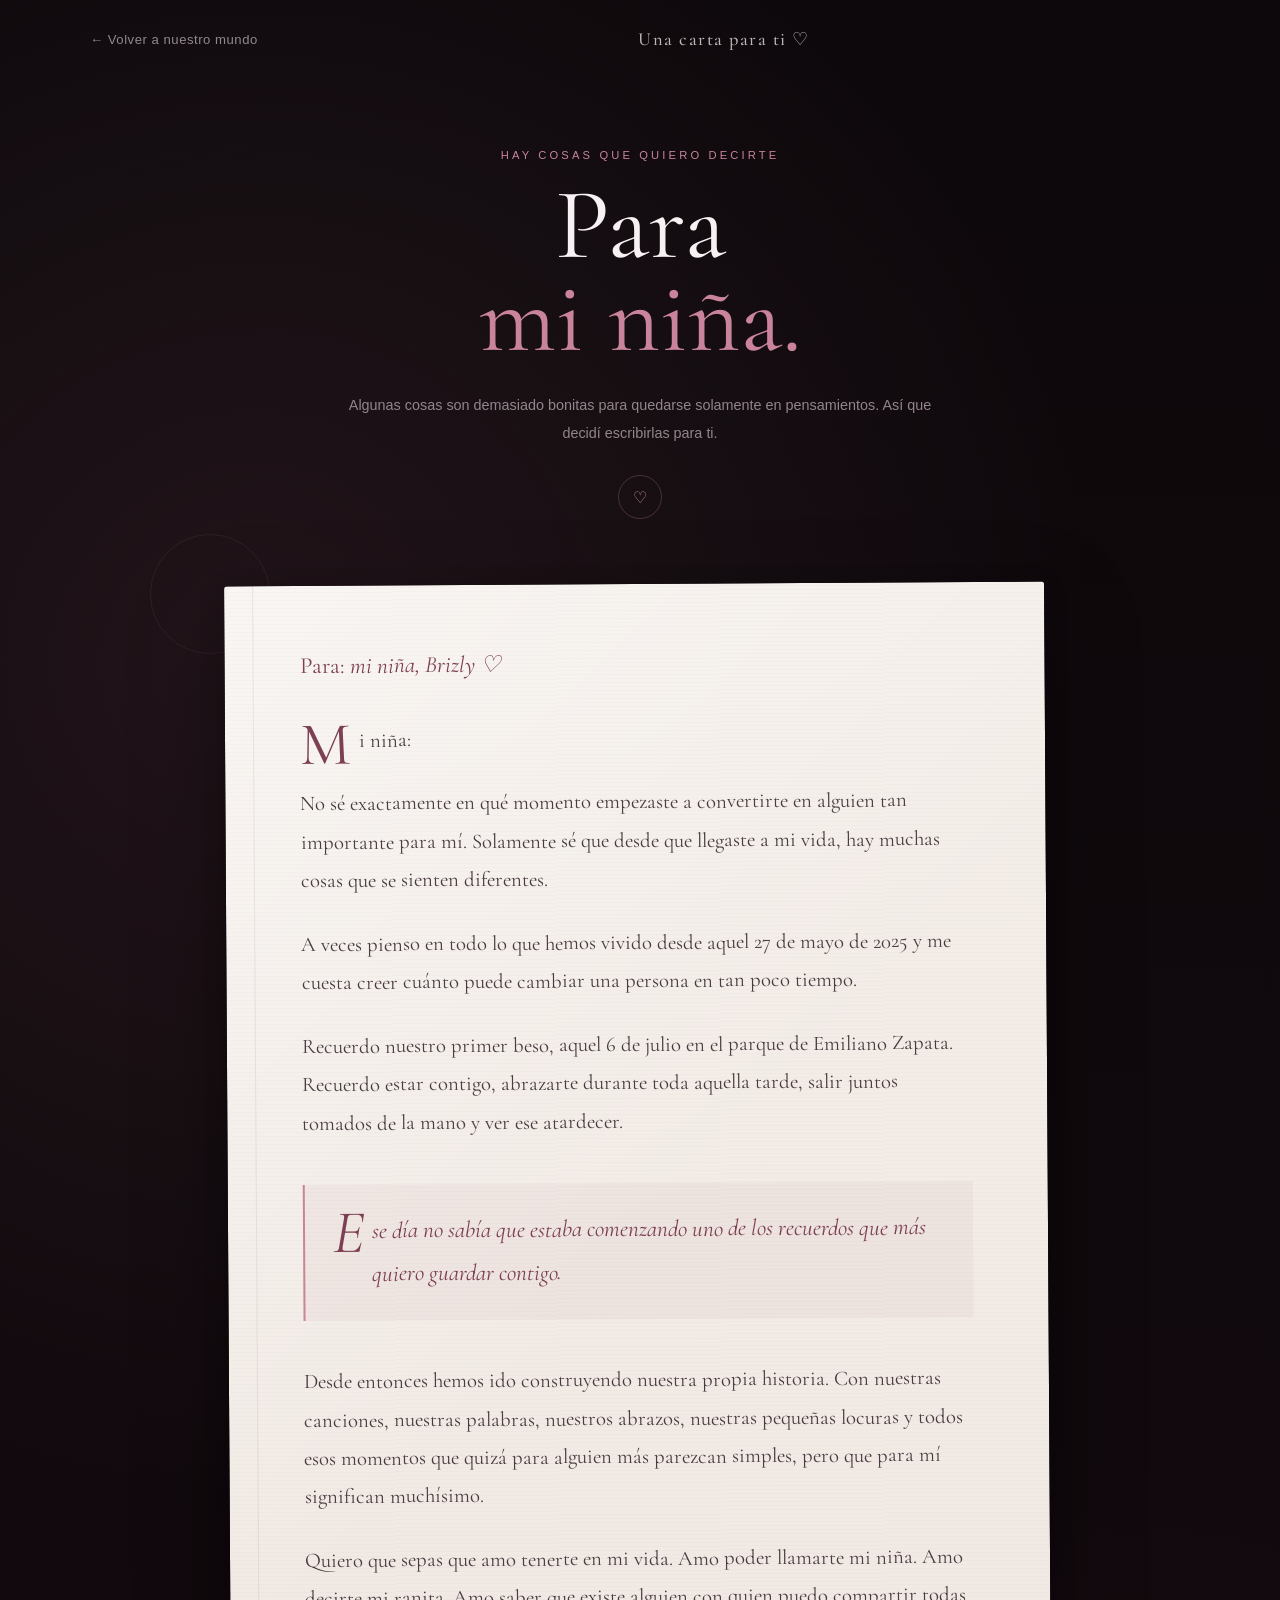
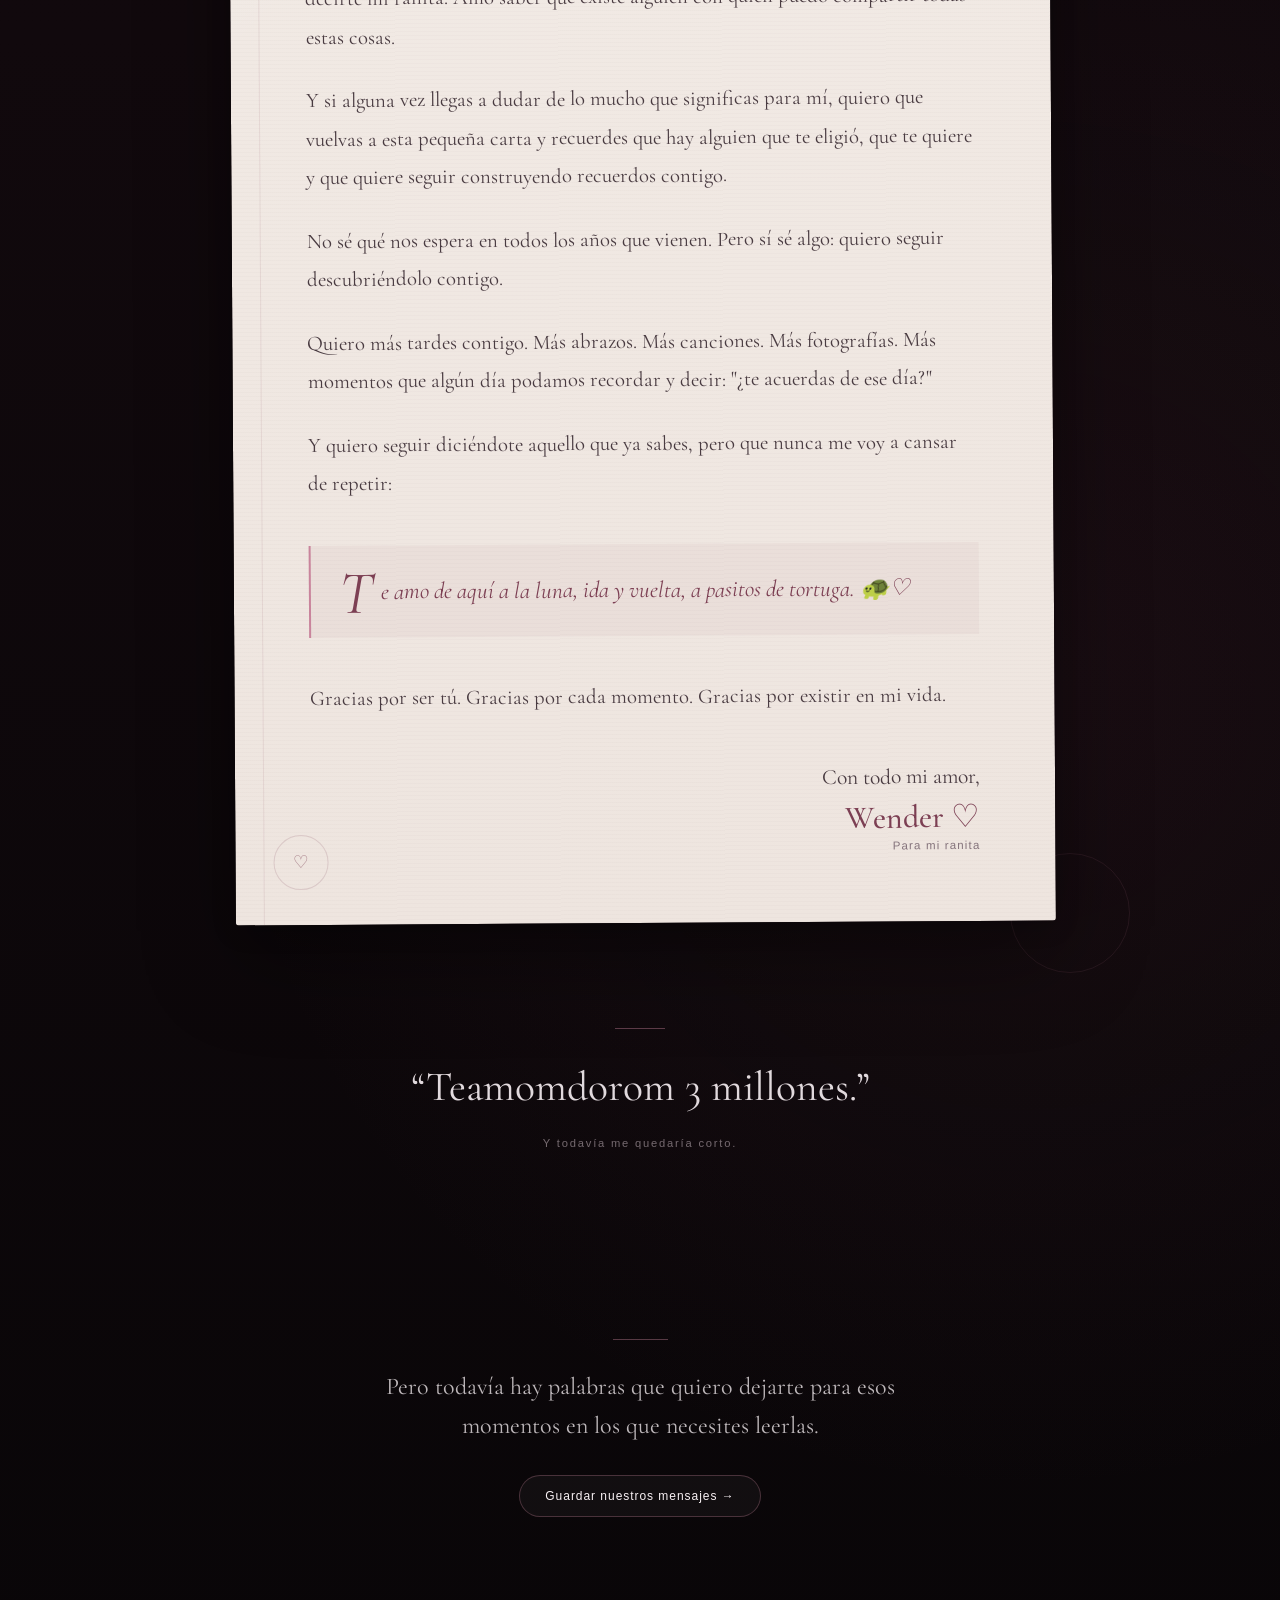
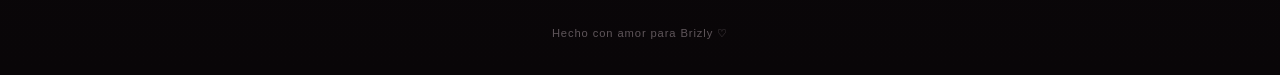
==== commit 7375abf3: "Remove duplicate page player and global scripts for SPA" ====
--- a/pages/carta.html
+++ b/pages/carta.html
@@ -365,34 +365,6 @@
          REPRODUCTOR DE NUESTRA CANCIÓN
          ========================================================= -->
 
-    <div class="love-music-player">
-
-        <button
-            type="button"
-            class="music-toggle"
-            id="music-toggle"
-            aria-label="Reproducir nuestra canción"
-        >
-            ♫
-        </button>
-
-
-        <div class="music-player-info">
-
-            <span class="music-player-label">
-                Nuestra canción
-            </span>
-
-
-            <span
-                class="music-player-status"
-                id="music-status"
-            >
-                Pausada
-            </span>
-
-        </div>
-
     </div>
 
 
@@ -401,11 +373,6 @@
          SCRIPTS
          ========================================================= -->
 
-    <script src="../js/script.js"></script>
-
-    <script src="../audio/player.js"></script>
-
-
-</body>
+    </body>
 
 </html>
